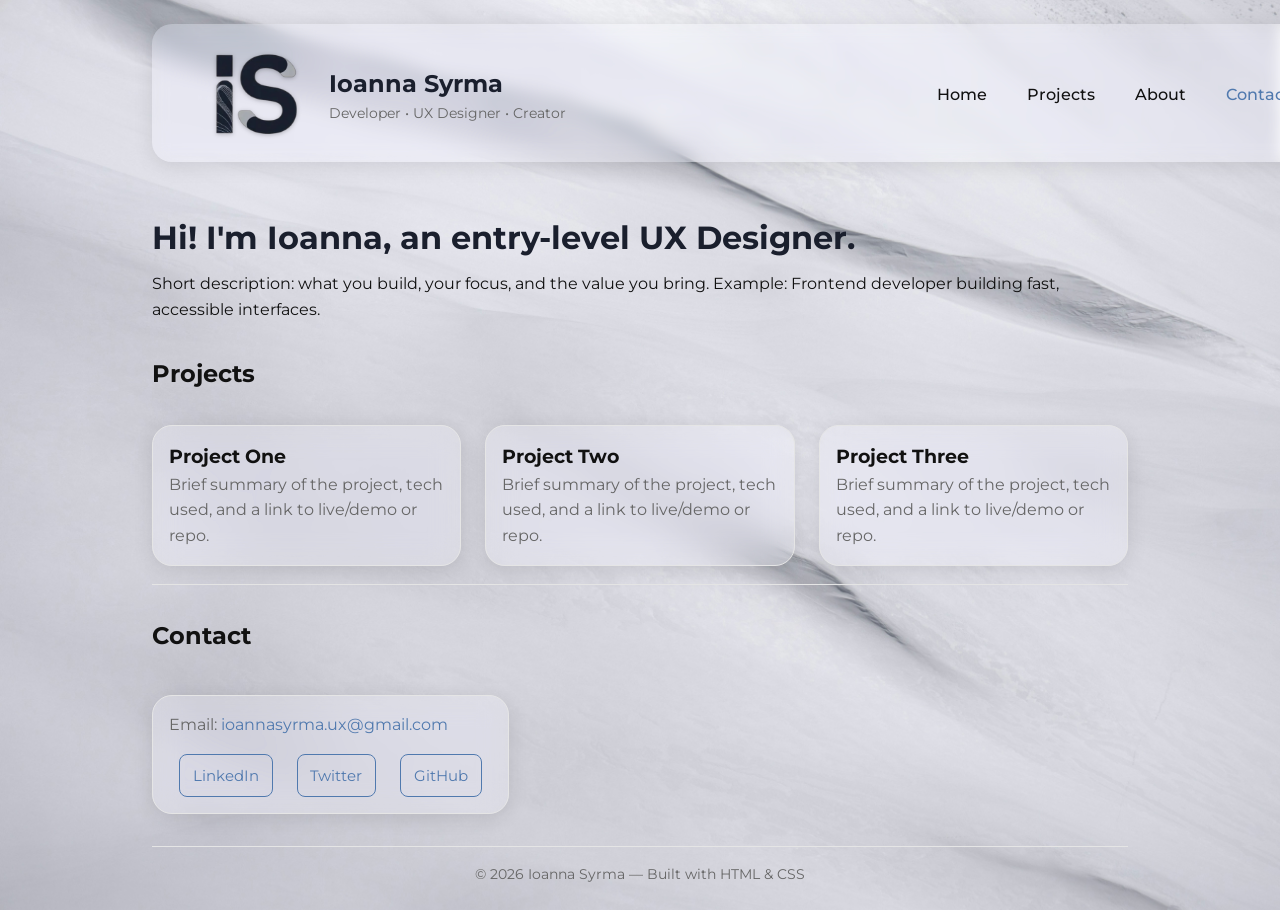
==== index.html @ 07ff3f8d "First version of UX Portfolio" ====
<!doctype html>
<html lang="en">
<head>
    <meta charset="utf-8" />
    <meta name="viewport" content="width=device-width,initial-scale=1" />
    <title>Ioanna Syrma — Portfolio</title>
    <meta name="description" content="Ioanna Syrma — developer, designer, maker." />
    <link href="https://fonts.googleapis.com/css2?family=Montserrat:wght@400;500;700&display=swap" rel="stylesheet">
    <link rel="stylesheet" href="style.css">
</head>
<body>
    <div class="wrap glass-card">
        <header>
            <div class="brand">
                <a href="index.html" class="logo">
                    <img src="resources/logo_modern_trans.PNG" alt="Ioanna Syrma Logo">
                </a>
                <div>
                    <div style="font-size:1.5rem;font-weight:700;color:var(--title)">Ioanna Syrma</div>
                    <div style="font-size:.85rem;color:var(--muted)">Developer •  UX Designer • Creator</div>
                </div>
            </div>

            <div class="nav-wrapper">
                <button class="menu-btn" id="menuBtn" aria-expanded="false" aria-controls="nav">☰</button>
                <nav id="nav" aria-label="Primary navigation">
                    <button id="closeNav" class="close-nav-btn" aria-label="Close menu">✕</button>
                    <a href="index.html">Home</a>
                    <a href="projects.html">Projects</a>
                    <a href="about.html">About</a>
                    <a href="contact.html" style="color:var(--accent)">Contact</a>
                </nav>
            </div>
        </header>

        <main>
            <section class="hero" id="about">
                <div>
                    <h1>Hi! I'm Ioanna, an entry-level UX Designer.</h1>
                    <p>Short description: what you build, your focus, and the value you bring. Example: Frontend developer building fast, accessible interfaces.</p>
                </div>
            </section>

            <section class="grid projects" id="projects" aria-labelledby="projects-heading">
                <h2 id="projects-heading" style="grid-column:1/-1;margin:0 0 8px 0">Projects</h2>

                <article class="card" role="article">
                    <a class="thumb" href="#" aria-hidden="true"></a>
                    <h3>Project One</h3>
                    <p style="color:var(--muted)">Brief summary of the project, tech used, and a link to live/demo or repo.</p>
                </article>

                <article class="card" role="article">
                    <a class="thumb" href="#" aria-hidden="true"></a>
                    <h3>Project Two</h3>
                    <p style="color:var(--muted)">Brief summary of the project, tech used, and a link to live/demo or repo.</p>
                </article>

                <article class="card" role="article">
                    <a class="thumb" href="#" aria-hidden="true"></a>
                    <h3>Project Three</h3>
                    <p style="color:var(--muted)">Brief summary of the project, tech used, and a link to live/demo or repo.</p>
                </article>
            </section>

            <section class="contact-footer" id="contact" style="margin-top:18px">
                <h2>Contact</h2>
                <div class="card" id="cont">  
                    <p style="color:var(--muted)">Email: <a href="mailto:ioannasyrma.ux@gmail.com">ioannasyrma.ux@gmail.com</a></p>
                    <!--<p style="color:var(--muted)">Or link to social profiles / contact form.</p>-->
                    <div class="social-links">
                        <a href="https://linkedin.com/in/ioannasyrma" target="_blank" rel="noopener">LinkedIn</a>
                        <a href="https://twitter.com/ioannasyrma" target="_blank" rel="noopener">Twitter</a>
                        <a href="https://github.com/ioannasyrma" target="_blank" rel="noopener">GitHub</a>
                    </div>
                </div>
            </section>
        </main>

        <footer>
            © <span id="year"></span> Ioanna Syrma — Built with HTML & CSS
        </footer>
    </div>

    <script src="script.js"></script>
</body>
</html>
---- style.css ----
:root {
  --bg: #ffffff;
  --text: #111111;
  --title:#1a1f2d;
  --muted: #666666;
  --accent: #5079ae;
  --border: #e5e5e5;
  --radius: 12px;
}

* {
  box-sizing: border-box;
  margin: 0;
  padding: 0;
}

html {
  scroll-behavior: smooth;
  min-height: 100%;
  font-size: 16px;
}

html, body {
  margin: 0;         /* αφαιρεί default περιθώρια */
  padding: 0;        /* αφαιρεί default padding */
  width: 100%;       /* καλύπτει όλο το πλάτος */
  min-height: 100vh;      /* καλύπτει όλο το ύψος του viewport */
  font-family: 'Montserrat', sans-serif;
  background: var(--bg);
  color: var(--text);
  line-height: 1.6;
}

h1 { font-size: 2rem; margin: 0 0 0.5rem 0; }
h2 { font-size: 1.5rem; margin: 0 0 0.5rem 0; }

body {
  background-image: url('resources/krzysztof-kowalik-vXZbK8UDUkw-unsplash.jpg');
  background-size: cover;           /* κλιμάκωση για να καλύπτει όλη την επιφάνεια */
  background-repeat: no-repeat;     /* δεν επαναλαμβάνεται */
  background-position: center top;  /* θέση και ευθυγράμμιση */
  background-attachment: fixed;     /* προαιρετικό: "παγώνει" το background ενώ scrollάρει το περιεχόμενο */
  min-height: 100vh;                /* εξασφαλίζει ύψος viewport */
  width: 100%;
  font-size: 1rem;
}

.wrap {
  max-width: 80%;    /* ίδιο όριο με την desktop έκδοση */
  width: calc(100% - 3rem); /* αφαιρεί padding ώστε να μην ξεχειλίζει */
  margin: 0 auto;
  padding: 1.5rem;
  box-sizing: border-box;
}

.brand {
  display: flex;
  align-items: center;
  gap: 6px;
}

.logo {
  width: 135px;
  height: 135px;
  overflow: hidden; /* κρύβει οτιδήποτε ξεφεύγει */
  display: flex;
  align-items: center;
  margin: none;
  padding: none;
  border:0ch; /* κάνει την εικόνα κυκλική */
  justify-content: center;
  background: transparent;
  transition: width 220ms ease, height 220ms ease;
}

.logo img {
  width: 100%;
  height: 100%;
  object-fit: contain; /* ή contain αν θες να φαίνεται ολόκληρη η εικόνα χωρίς κόψιμο*/
  filter: drop-shadow(0 1px 2px rgba(0, 0, 0, 0.25)); /* προαιρετικό για contrast */
}

header {
  position: sticky;
  top: 0;
  left: 0;
  height: auto;
  width: 120%;
  margin: 0 0;
  z-index: 1020;
  box-sizing: border-box;
  height: auto;

  transition: all 0.3s ease;
  display: flex;
  gap: 100px ;
  justify-content: space-between;
  justify-self: center;
  align-self: center;
  align-items: center;
  padding: 0.2rem 2rem 0rem 2rem;
  transition: padding 220ms ease, height 220ms ease, border-radius 220ms ease;

  /* 🧊 Liquid glass effect */
  background: rgba(255, 255, 255, 0.25);
  backdrop-filter: blur(8px) saturate(180%);
  -webkit-backdrop-filter: blur(14px) saturate(180%);
  box-shadow: 0 4px 20px rgba(0, 0, 0, 0.1);
  border-radius:20px;
}

header.scrolled {
  padding: 0.1rem 2rem;
  /*scale: 0.95;*/
}

.center-text {
  text-align: center;
  margin: 0 auto;      /* προαιρετικό: περιορίζει και κεντράρει το μπλοκ */
  max-width: 740px;    /* προσαρμόζεις αν θέλεις */
}

.scrolled .logo {
  width: 100px;
  height: 100px;
}

.scrolled .brand div {
  transform: scale(0.9);
}

.card, .contact-footer, .brand, nav {
  font-size: 1rem;
}

main {
  padding-top: 50px;
}

.brand {
  display: flex;
  align-items: center;
  gap: 10px;
}

.nav-wrapper {
  display: flex;
  align-items: center;
  position: relative;
}

nav {
  display: flex;
  gap: 2.5rem;
}

nav a {
  text-decoration: none;
  color: var(--text);
  font-weight: 500;
  transition: color 0.2s ease;
}

nav a:hover {
  color: var(--accent);
}

.close-nav-btn {
  display: none;
  appearance: none;
  border: 0;
  background: transparent;
}

.hero {
  margin-bottom: 2rem;
}

.hero h1 {
  font-size: 2rem;
  margin-bottom: 0.5rem;
  justify-self: center;
  color: var(--title);
}

.grid.projects {
  display: grid;
  grid-template-columns: repeat(auto-fit, minmax(300px, 1fr));
  gap: 1.5rem;
  
}

.projects-heading {
  grid-column: 1 / -1;
  margin-bottom: 2rem;
  margin-top: 2rem;
  justify-self: left;
  color: var(--title);
}

.card {
  border: 1px solid var(--border);
  border-radius: var(--radius);
  padding: 1rem;
  transition: transform 0.2s;
  justify-self: center;

  /* 🧊 Liquid glass effect */
  background: rgba(255, 255, 255, 0.25);
  backdrop-filter: blur(14px) saturate(180%);
  -webkit-backdrop-filter: blur(14px) saturate(180%);
  box-shadow: 0 4px 20px rgba(0, 0, 0, 0.1);
  border-radius:20px;
}

.card:hover {
  transform: translateY(-4px);
}

#cont{
  justify-self: left;
  grid-column: 1 / -1;  /* καλύπτει όλες τις στήλες */
  clear: both;
}

.contact-footer > div:last-child p {
  margin-bottom: 1rem;
}

footer {
  text-align: center;
  color: var(--muted);
  font-size: 0.9rem;
  margin-top: 2rem;
  padding-top: 1rem;
  border-top: 1px solid var(--border);
}

/* Responsive menu for small screens */
.menu-btn {
  display: none;
  background: rgba(255,255,255,0.2);
  border: 1px solid rgba(0,0,0,0.1);
  border-radius: var(--radius);
  padding: 0.4rem 0.7rem;
  font-size: 1.1rem;
  cursor: pointer;
  transition: background 0.2s ease;
}

.menu-btn:hover {
  background: rgba(255,255,255,0.35);
}


/* Success Modal Styling */
#successModal {
  display: none !important;
  position: fixed;
  top: 0;
  left: 0;
  width: 100%;
  height: 100%;
  background: rgba(0, 0, 0, 0.7);
  z-index: 9999;
  align-items: center;
  justify-content: center;
  animation: fadeIn 0.3s ease;
}

#successModal.show {
  display: flex !important;
}

@keyframes fadeIn {
  from {
    opacity: 0;
  }
  to {
    opacity: 1;
  }
}

#successModal div {
  background: #ffffff;
  padding: 3rem 2rem;
  border-radius: 30px;
  text-align: center;
  max-width: 450px;
  position: relative;
  box-shadow: 0 8px 32px rgba(0, 0, 0, 0.2);
  animation: slideUp 0.3s ease;
}

@keyframes slideUp {
  from {
    transform: translateY(30px);
    opacity: 0;
  }
  to {
    transform: translateY(0);
    opacity: 1;
  }
}

#successModal h2 {
  color: #1a1f2d;
  margin: 0 0 1rem 0;
  font-size: 1.8rem;
}

#successModal p {
  color: #1a1f2d;
  margin: 0;
  font-size: 1rem;
  line-height: 1.5;
}

#closeModal {
  position: absolute;
  top: 1.5rem;
  right: 1.5rem;
  background: none;
  border: none;
  font-size: 1.8rem;
  cursor: pointer;
  color: #1a1f2d;
  width: 32px;
  height: 32px;
  display: flex;
  align-items: center;
  justify-content: center;
  transition: transform 0.2s ease, color 0.2s ease;
}

#closeModal:hover {
  transform: scale(1.2);
  color: var(--accent);
}

.contact-footer {
  display: grid;
  grid-template-columns: 1fr 1fr;
  gap: 2rem;
  margin-top: 2.5rem;
  padding-top: 2rem;
  border-top: 1px solid var(--border);
}

.contact-info h3,
.social-links h3 {
  color: var(--title);
  margin: 0 0 1rem 0;
  font-size: 1.1rem;
}

.contact-info p {
  color: var(--muted);
  margin: 0.5rem 0;
}

.contact-info p strong {
  color: var(--title);
}

.contact-info, .contact-footer a {
  color: var(--accent);
  text-decoration: none;
  transition: color 0.2s ease;
}

.contact-info,.contact-footer a:hover {
  color: var(--title);
}

.contact-footer .social-links a {
  display: inline-flex;
  align-items: center;
  justify-content: center;
  padding: 0.35rem 0.8rem;
  margin: 0px 10px;
  line-height: 1;
  font-size: 0.95rem;
  white-space: nowrap;
  color: var(--accent);
  text-decoration: none;
  border: 1px solid var(--accent);
  border-radius: 8px;
  transition: all 0.15s ease;
  vertical-align: middle;
  height: 2.7rem;
}

.contact-footer .social-links a img,
.contact-footer .social-links a svg {
  display: inline-block;
  vertical-align: middle;
  height: 1em;
}

.social-links a:hover {
  background: var(--accent);
  color: #fff;
  transform: translateY(-1px);
}


@media (max-width: 980px) {
  
  body {
    background-attachment: scroll;
    background-position: center top;
  }

  html { font-size: 15px; } /* προαιρετικό ελαφρύ downscale για κινητά */
  h1 { font-size: 1.6rem; }
  h2 { font-size: 1.25rem; }
  .wrap { padding: 0.9rem; }


  .root {
    --max-width: 980px;
  }

  .menu-btn {
    display: block;
  }

  nav {
    position: fixed;
    top: 0;
    right: 0;
    height: 100vh;
    width: 280px;
    max-width: 85vw;
    background: var(--bg);        /* make panel visible */
    color: var(--text);          /* ensure link text is visible */
    box-shadow: -12px 0 30px rgba(2,6,23,0.35);
    transform: translateX(100%); /* hidden by default */
    transition: transform 320ms cubic-bezier(.2,.9,.2,1);
    display: flex;
    flex-direction: column;
    padding: 5rem 1.25rem 1.5rem 1.25rem;
    box-sizing: border-box;
    gap: 0.5rem;
    z-index: 10030;              /* above overlay */
    overflow-y: auto;
    -webkit-overflow-scrolling: touch;
  }

   /* when nav open, slide it in and push main content left */
  body.nav-open nav {
    transform: translateX(0);
  }

  /* overlay that appears behind panel (added/removed by JS) */
  .nav-overlay {
    position: fixed;
    inset: 0;
    background: rgba(0,0,0,0.45);
    z-index: 10015;              /* below nav, above page */
    opacity: 0;
    transition: opacity 220ms ease;
    pointer-events: none;
  }

  body.nav-open .nav-overlay {
    opacity: 1;
    pointer-events: auto;
  }

  body.nav-open .wrap {
    transform: none;
  }

  header {
    position: fixed;
    top: 0;
    left: 0;
    right: 0;
    min-width: fit-content; 
    width: 100%;
    height: 8rem;
    z-index: 10025;
    padding: 0.5rem 1rem;
    gap: 10px;
    margin: 0rem ;
  }

  header.scrolled {
    padding: 0.25rem 1rem;     /* smaller vertical padding */
    height: 70px;              /* compact header height */
    border-radius: 14px;
  }

  .scrolled .logo {
    width: 60px;
    height: 60px;
  }

  header.scrolled .brand div {
    font-size: 0.95rem;
  }
  
  .brand div {
    font-size: 0.8rem;
  }

  main {
    padding-top: 100px; /* space for fixed header */
    margin: 1rem 0;
    margin-top: 2.5rem;
  }

  nav.show {
    display: flex;
  }

  nav a {
    padding: 0.75rem 0.5rem;
    border-radius: 8px;
    color: var(--text);
    font-size: 1.3rem; /* ensure consistent readable size on mobile */
    line-height: 1.2;
  }

  .close-nav-btn {
    display: flex !important;
    position: absolute;
    top: 1rem;
    right: 1rem;
    width: 40px;
    height: 40px;
    align-items: center;
    justify-content: center;
    font-size: 1.5rem;
    cursor: pointer;
    color: var(--text);
    z-index: 10031;
    background: none;
    border-radius: 8px;
  }

  .close-nav-btn:hover {
    transform: scale(1.08);
    color: var(--accent);
  }

  .wrap {
    padding: 0.5rem;
    width: 100%;
  }

  .logo {
    width: 80px; /* μικρότερο logo για κινητά */
    height: 80px;
  }

  .grid.projects {
    grid-template-columns: 1fr; /* μόνο μία στήλη */
    gap: 1rem;
  }

  .hero{
    justify-items: center;
  }

  .card {
    margin: 0.5rem 0;
    width: 100%;
  }
  
  .contact-footer {
    grid-template-columns: 1fr;
    gap: 1.5rem;
  }

  .social-links{
    justify-content: flex-start;
  }

}
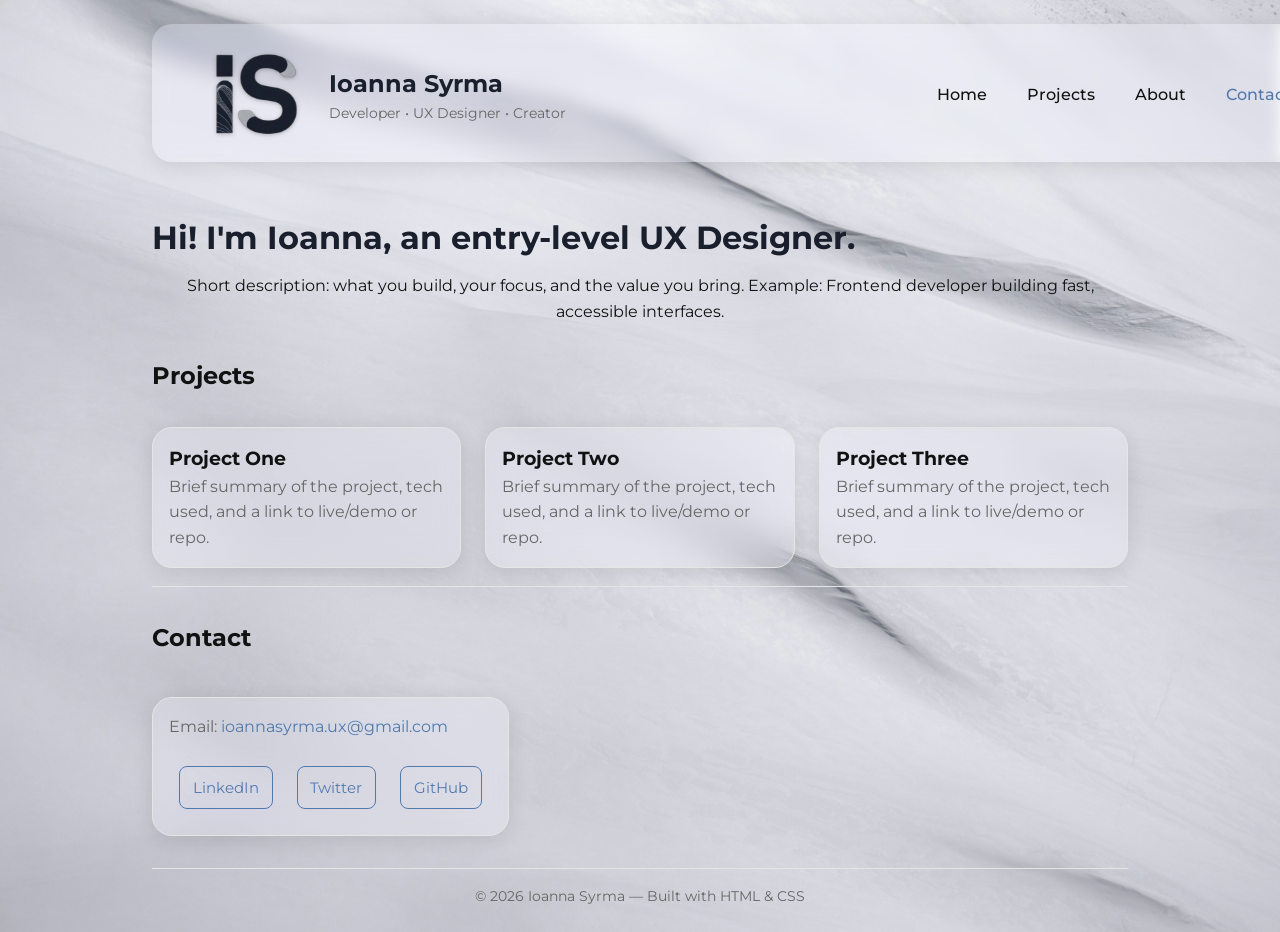
==== commit 6db9ab8e: "animation added" ====
--- a/index.html
+++ b/index.html
@@ -34,14 +34,14 @@
         </header>
 
         <main>
-            <section class="hero" id="about">
-                <div>
+            <section class="hero fade-section" id="about">
+                <div id="animated-text">
                     <h1>Hi! I'm Ioanna, an entry-level UX Designer.</h1>
                     <p>Short description: what you build, your focus, and the value you bring. Example: Frontend developer building fast, accessible interfaces.</p>
                 </div>
             </section>
 
-            <section class="grid projects" id="projects" aria-labelledby="projects-heading">
+            <section class="grid projects fade-section" id="projects" aria-labelledby="projects-heading">
                 <h2 id="projects-heading" style="grid-column:1/-1;margin:0 0 8px 0">Projects</h2>
 
                 <article class="card" role="article">
@@ -63,7 +63,7 @@
                 </article>
             </section>
 
-            <section class="contact-footer" id="contact" style="margin-top:18px">
+            <section class="contact-footer fade-section" id="contact" style="margin-top:18px">
                 <h2>Contact</h2>
                 <div class="card" id="cont">  
                     <p style="color:var(--muted)">Email: <a href="mailto:ioannasyrma.ux@gmail.com">ioannasyrma.ux@gmail.com</a></p>
--- a/style.css
+++ b/style.css
@@ -181,6 +181,72 @@
   margin-bottom: 0.5rem;
   justify-self: center;
   color: var(--title);
+}
+
+* {
+  box-sizing: border-box;
+  transition: all 0.3s ease;
+}
+
+@keyframes fadeUp {
+  to {
+    opacity: 1;
+    transform: translateY(0);
+  }
+}
+
+.fade-section {
+  opacity: 0;
+  transform: translateY(40px);
+  transition: opacity 0.8s ease, transform 0.8s ease;
+}
+
+.fade-section.visible {
+  opacity: 1;
+  transform: translateY(0);
+}
+
+#animated-text h1 {
+  font-size: 2rem;
+  opacity: 0;
+  transform: translateY(30px);
+  animation: fadeUp 1s ease forwards;
+}
+
+#animated-text h2{
+  font-size: 1.5rem;
+  opacity: 0;
+  transform: translateY(30px);
+  animation: fadeUp 1s ease forwards;
+}
+
+#animated-text h3{
+  font-size: 1.2rem;
+  opacity: 0;
+  transform: translateY(30px);
+  animation: fadeUp 1s ease forwards;
+}
+
+#animated-text p, #animated-text a {
+  font-size: 1rem;
+  margin-top: 10px;
+  text-align: center;
+  opacity: 0;
+  transform: translateY(20px);
+  animation: fadeUp 1s ease forwards;
+  animation-delay: 0.6s; /* ξεκινά λίγο αργότερα από το h1 */
+}
+
+#projects article {
+  opacity: 0;
+  transform: translateY(30px);
+}
+
+#contact h2,
+#contact .card {
+  opacity: 0;
+  transform: translateY(30px);
+  /* δεν βάζουμε animation εδώ, θα το κάνει JS */
 }
 
 .grid.projects {
@@ -378,7 +444,7 @@
   align-items: center;
   justify-content: center;
   padding: 0.35rem 0.8rem;
-  margin: 0px 10px;
+  margin: 10px 10px;
   line-height: 1;
   font-size: 0.95rem;
   white-space: nowrap;
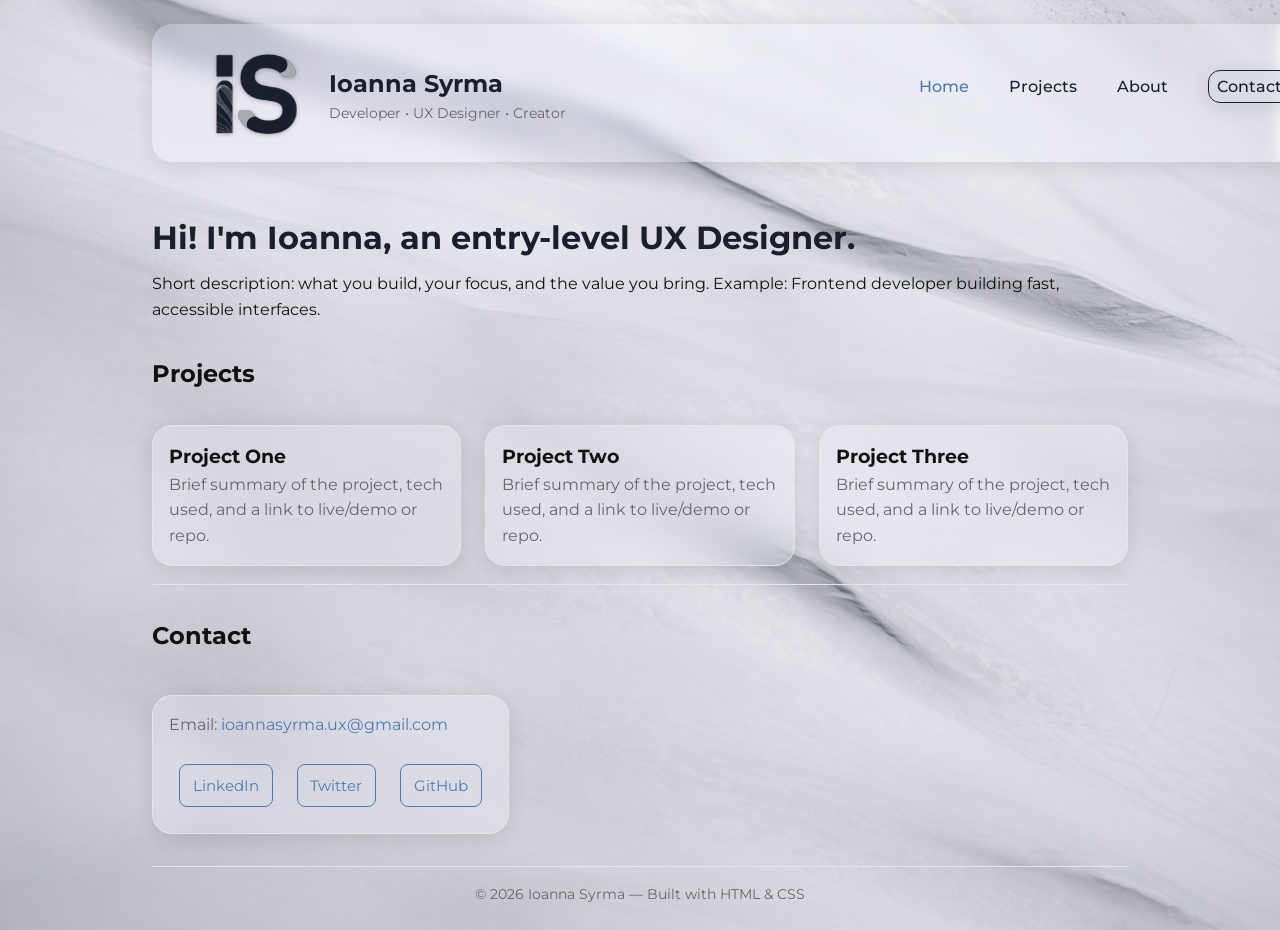
==== commit 061b61fb: "animation fixed, contact button added" ====
--- a/index.html
+++ b/index.html
@@ -25,38 +25,38 @@
                 <button class="menu-btn" id="menuBtn" aria-expanded="false" aria-controls="nav">☰</button>
                 <nav id="nav" aria-label="Primary navigation">
                     <button id="closeNav" class="close-nav-btn" aria-label="Close menu">✕</button>
-                    <a href="index.html">Home</a>
-                    <a href="projects.html">Projects</a>
-                    <a href="about.html">About</a>
-                    <a href="contact.html" style="color:var(--accent)">Contact</a>
+                    <a href="index.html" class="nav-wcta active">Home</a>
+                    <a href="projects.html" class="nav-wcta">Projects</a>
+                    <a href="about.html" class="nav-wcta ">About</a>
+                    <a href="contact.html" class="nav-cta">Contact</a>
                 </nav>
             </div>
         </header>
 
         <main>
             <section class="hero fade-section" id="about">
-                <div id="animated-text">
-                    <h1>Hi! I'm Ioanna, an entry-level UX Designer.</h1>
-                    <p>Short description: what you build, your focus, and the value you bring. Example: Frontend developer building fast, accessible interfaces.</p>
+                <div>
+                    <h1 class="seq" >Hi! I'm Ioanna, an entry-level UX Designer.</h1>
+                    <p class="seq" >Short description: what you build, your focus, and the value you bring. Example: Frontend developer building fast, accessible interfaces.</p>
                 </div>
             </section>
 
             <section class="grid projects fade-section" id="projects" aria-labelledby="projects-heading">
                 <h2 id="projects-heading" style="grid-column:1/-1;margin:0 0 8px 0">Projects</h2>
 
-                <article class="card" role="article">
+                <article class="card seq" role="article">
                     <a class="thumb" href="#" aria-hidden="true"></a>
                     <h3>Project One</h3>
                     <p style="color:var(--muted)">Brief summary of the project, tech used, and a link to live/demo or repo.</p>
                 </article>
 
-                <article class="card" role="article">
+                <article class="card seq" role="article">
                     <a class="thumb" href="#" aria-hidden="true"></a>
                     <h3>Project Two</h3>
                     <p style="color:var(--muted)">Brief summary of the project, tech used, and a link to live/demo or repo.</p>
                 </article>
 
-                <article class="card" role="article">
+                <article class="card seq" role="article">
                     <a class="thumb" href="#" aria-hidden="true"></a>
                     <h3>Project Three</h3>
                     <p style="color:var(--muted)">Brief summary of the project, tech used, and a link to live/demo or repo.</p>
@@ -64,11 +64,11 @@
             </section>
 
             <section class="contact-footer fade-section" id="contact" style="margin-top:18px">
-                <h2>Contact</h2>
-                <div class="card" id="cont">  
+                <h2 class="seq">Contact</h2>
+                <div class="card seq" id="cont">  
                     <p style="color:var(--muted)">Email: <a href="mailto:ioannasyrma.ux@gmail.com">ioannasyrma.ux@gmail.com</a></p>
                     <!--<p style="color:var(--muted)">Or link to social profiles / contact form.</p>-->
-                    <div class="social-links">
+                    <div class="social-links seq">
                         <a href="https://linkedin.com/in/ioannasyrma" target="_blank" rel="noopener">LinkedIn</a>
                         <a href="https://twitter.com/ioannasyrma" target="_blank" rel="noopener">Twitter</a>
                         <a href="https://github.com/ioannasyrma" target="_blank" rel="noopener">GitHub</a>
--- a/style.css
+++ b/style.css
@@ -188,7 +188,12 @@
   transition: all 0.3s ease;
 }
 
+/*ANIMATIONS*/
 @keyframes fadeUp {
+  from {
+    opacity: 0;
+    transform: translateY(30px);
+  }
   to {
     opacity: 1;
     transform: translateY(0);
@@ -206,49 +211,11 @@
   transform: translateY(0);
 }
 
-#animated-text h1 {
-  font-size: 2rem;
+.seq {
   opacity: 0;
-  transform: translateY(30px);
-  animation: fadeUp 1s ease forwards;
-}
-
-#animated-text h2{
-  font-size: 1.5rem;
-  opacity: 0;
-  transform: translateY(30px);
-  animation: fadeUp 1s ease forwards;
-}
-
-#animated-text h3{
-  font-size: 1.2rem;
-  opacity: 0;
-  transform: translateY(30px);
-  animation: fadeUp 1s ease forwards;
-}
-
-#animated-text p, #animated-text a {
-  font-size: 1rem;
-  margin-top: 10px;
-  text-align: center;
-  opacity: 0;
-  transform: translateY(20px);
-  animation: fadeUp 1s ease forwards;
-  animation-delay: 0.6s; /* ξεκινά λίγο αργότερα από το h1 */
-}
-
-#projects article {
-  opacity: 0;
-  transform: translateY(30px);
-}
-
-#contact h2,
-#contact .card {
-  opacity: 0;
-  transform: translateY(30px);
-  /* δεν βάζουμε animation εδώ, θα το κάνει JS */
-}
-
+}
+
+/*PROJECTS*/
 .grid.projects {
   display: grid;
   grid-template-columns: repeat(auto-fit, minmax(300px, 1fr));
@@ -283,15 +250,6 @@
   transform: translateY(-4px);
 }
 
-#cont{
-  justify-self: left;
-  grid-column: 1 / -1;  /* καλύπτει όλες τις στήλες */
-  clear: both;
-}
-
-.contact-footer > div:last-child p {
-  margin-bottom: 1rem;
-}
 
 footer {
   text-align: center;
@@ -319,7 +277,7 @@
 }
 
 
-/* Success Modal Styling */
+/* Success Modal Styling BUTTON OF CONT FORM*/
 #successModal {
   display: none !important;
   position: fixed;
@@ -402,6 +360,70 @@
 #closeModal:hover {
   transform: scale(1.2);
   color: var(--accent);
+}
+
+/*CONTACT*/
+#cont{
+  justify-self: left;
+  grid-column: 1 / -1;  /* καλύπτει όλες τις στήλες */
+  clear: both;
+}
+
+.nav-wcta{
+  color: var(--title);
+  transition: 0.25s ease;
+  color: var(--title);
+  padding-top: 4px;
+}
+
+/* CTA BUTTON (Contact) */
+.nav-cta {
+  padding: 3px 8px;
+  border-radius: var(--radius);
+  border: 0.5px solid var(--title);
+  color: var(--title);
+  background-color: rgba(206, 207, 215, 0.432);
+  backdrop-filter: blur(14px) saturate(180%);
+  -webkit-backdrop-filter: blur(14px) saturate(180%);
+  box-shadow: 0 4px 20px rgba(0, 0, 0, 0.1);
+  transition: 0.25s ease;
+  color: var(--title);
+  margin: 0 0 1rem 0;
+  display: inline-flex;
+  align-items: center;
+  justify-content: center;
+  white-space: nowrap;
+  text-decoration: none;
+  vertical-align: middle;
+}
+
+.nav-cta a{
+  display: inline-flex;
+  align-items: center;
+  justify-content: center;
+  white-space: nowrap;
+  text-decoration: none;
+  vertical-align: middle;
+}
+
+.nav-cta:hover {
+  background: var(--accent);
+  color: white !important;
+  transform: translateY(-2px);
+  border: 1px solid var(--accent);
+}
+
+.nav-cta.active{
+  border-color: var(--accent);
+  color: var(--accent);
+}
+
+nav a.active {
+  color: var(--accent) !important;
+}
+
+.contact-footer > div:last-child p {
+  margin-bottom: 1rem;
 }
 
 .contact-footer {
@@ -470,7 +492,7 @@
   transform: translateY(-1px);
 }
 
-
+/*SCREENS BELOW 980px*/
 @media (max-width: 980px) {
   
   body {
@@ -498,6 +520,7 @@
     right: 0;
     height: 100vh;
     width: 280px;
+    color:str;
     max-width: 85vw;
     background: var(--bg);        /* make panel visible */
     color: var(--text);          /* ensure link text is visible */
@@ -514,80 +537,32 @@
     -webkit-overflow-scrolling: touch;
   }
 
-   /* when nav open, slide it in and push main content left */
-  body.nav-open nav {
-    transform: translateX(0);
-  }
-
-  /* overlay that appears behind panel (added/removed by JS) */
-  .nav-overlay {
-    position: fixed;
-    inset: 0;
-    background: rgba(0,0,0,0.45);
-    z-index: 10015;              /* below nav, above page */
-    opacity: 0;
-    transition: opacity 220ms ease;
-    pointer-events: none;
-  }
-
-  body.nav-open .nav-overlay {
-    opacity: 1;
-    pointer-events: auto;
-  }
-
-  body.nav-open .wrap {
-    transform: none;
-  }
-
-  header {
-    position: fixed;
-    top: 0;
-    left: 0;
-    right: 0;
-    min-width: fit-content; 
-    width: 100%;
-    height: 8rem;
-    z-index: 10025;
-    padding: 0.5rem 1rem;
-    gap: 10px;
-    margin: 0rem ;
-  }
-
-  header.scrolled {
-    padding: 0.25rem 1rem;     /* smaller vertical padding */
-    height: 70px;              /* compact header height */
-    border-radius: 14px;
-  }
-
-  .scrolled .logo {
-    width: 60px;
-    height: 60px;
-  }
-
-  header.scrolled .brand div {
-    font-size: 0.95rem;
-  }
-  
-  .brand div {
-    font-size: 0.8rem;
-  }
-
-  main {
-    padding-top: 100px; /* space for fixed header */
-    margin: 1rem 0;
-    margin-top: 2.5rem;
-  }
-
-  nav.show {
-    display: flex;
-  }
-
-  nav a {
+  #nav {
+    background:rgba(224, 225, 233, 0.953);/*rgba(203, 203, 212, 0.882); /*rgba(255, 255, 255, 0.89);*/
+    backdrop-filter: blur(10px) saturate(20%);
+    -webkit-backdrop-filter: blur(70px) saturate(20%);
+    box-shadow: 0 4px 20px rgba(0, 0, 0, 0.1);
+    border-radius:20px;
+  }
+
+  nav a{
+    font-weight: 550;
+    letter-spacing: 0.5px;
+    margin-top: 1.2rem;
+    background: transparent !important;
     padding: 0.75rem 0.5rem;
     border-radius: 8px;
     color: var(--text);
     font-size: 1.3rem; /* ensure consistent readable size on mobile */
     line-height: 1.2;
+  }
+
+  nav a:hover {
+    background-color: transparent !important;
+  }
+
+  nav.show {
+    display: flex;
   }
 
   .close-nav-btn {
@@ -612,6 +587,84 @@
     color: var(--accent);
   }
 
+   /* when nav open, slide it in and push main content left */
+  body.nav-open nav {
+    transform: translateX(0);
+  }
+
+  /* overlay that appears behind panel (added/removed by JS) */
+  .nav-overlay {
+    position: fixed;
+    inset: 0;
+    background: rgba(255, 255, 255, 0.15);
+    z-index: 10015;              /* below nav, above page */
+    opacity: 5;
+    transition: opacity 220ms ease;
+    pointer-events: none;
+  }
+
+  body.nav-open .nav-overlay {
+    opacity: 1;
+    pointer-events: auto;
+  }
+
+  body.nav-open .wrap {
+    transform: none;
+  }
+
+  .nav-cta {
+    max-width: fit-content;
+    margin-top: 1rem;
+    padding: 6px 12px;
+    background-color: none !important;
+    backdrop-filter: blur(900px) saturate(100%);
+    -webkit-backdrop-filter: blur(70px) saturate(20%);
+    font-size: 1.4rem;
+  }
+
+  .nav-cta a{
+    justify-self: center;
+  }
+
+  header {
+    position: fixed;
+    top: 0;
+    left: 0;
+    right: 0;
+    min-width: fit-content; 
+    width: 100%;
+    height: 8rem;
+    z-index: 10025;
+    padding: 0.5rem 1rem;
+    gap: 10px;
+    margin: 0rem ;
+  }
+
+  header.scrolled {
+    padding: 0.25rem 1rem;     /* smaller vertical padding */
+    height: 70px;              /* compact header height */
+    border-radius: 14px;
+  }
+
+  .scrolled .logo {
+    width: 60px;
+    height: 60px;
+  }
+
+  header.scrolled .brand div {
+    font-size: 0.95rem;
+  }
+  
+  .brand div {
+    font-size: 0.8rem;
+  }
+
+  main {
+    padding-top: 100px; /* space for fixed header */
+    margin: 1rem 0;
+    margin-top: 2.5rem;
+  }
+
   .wrap {
     padding: 0.5rem;
     width: 100%;
